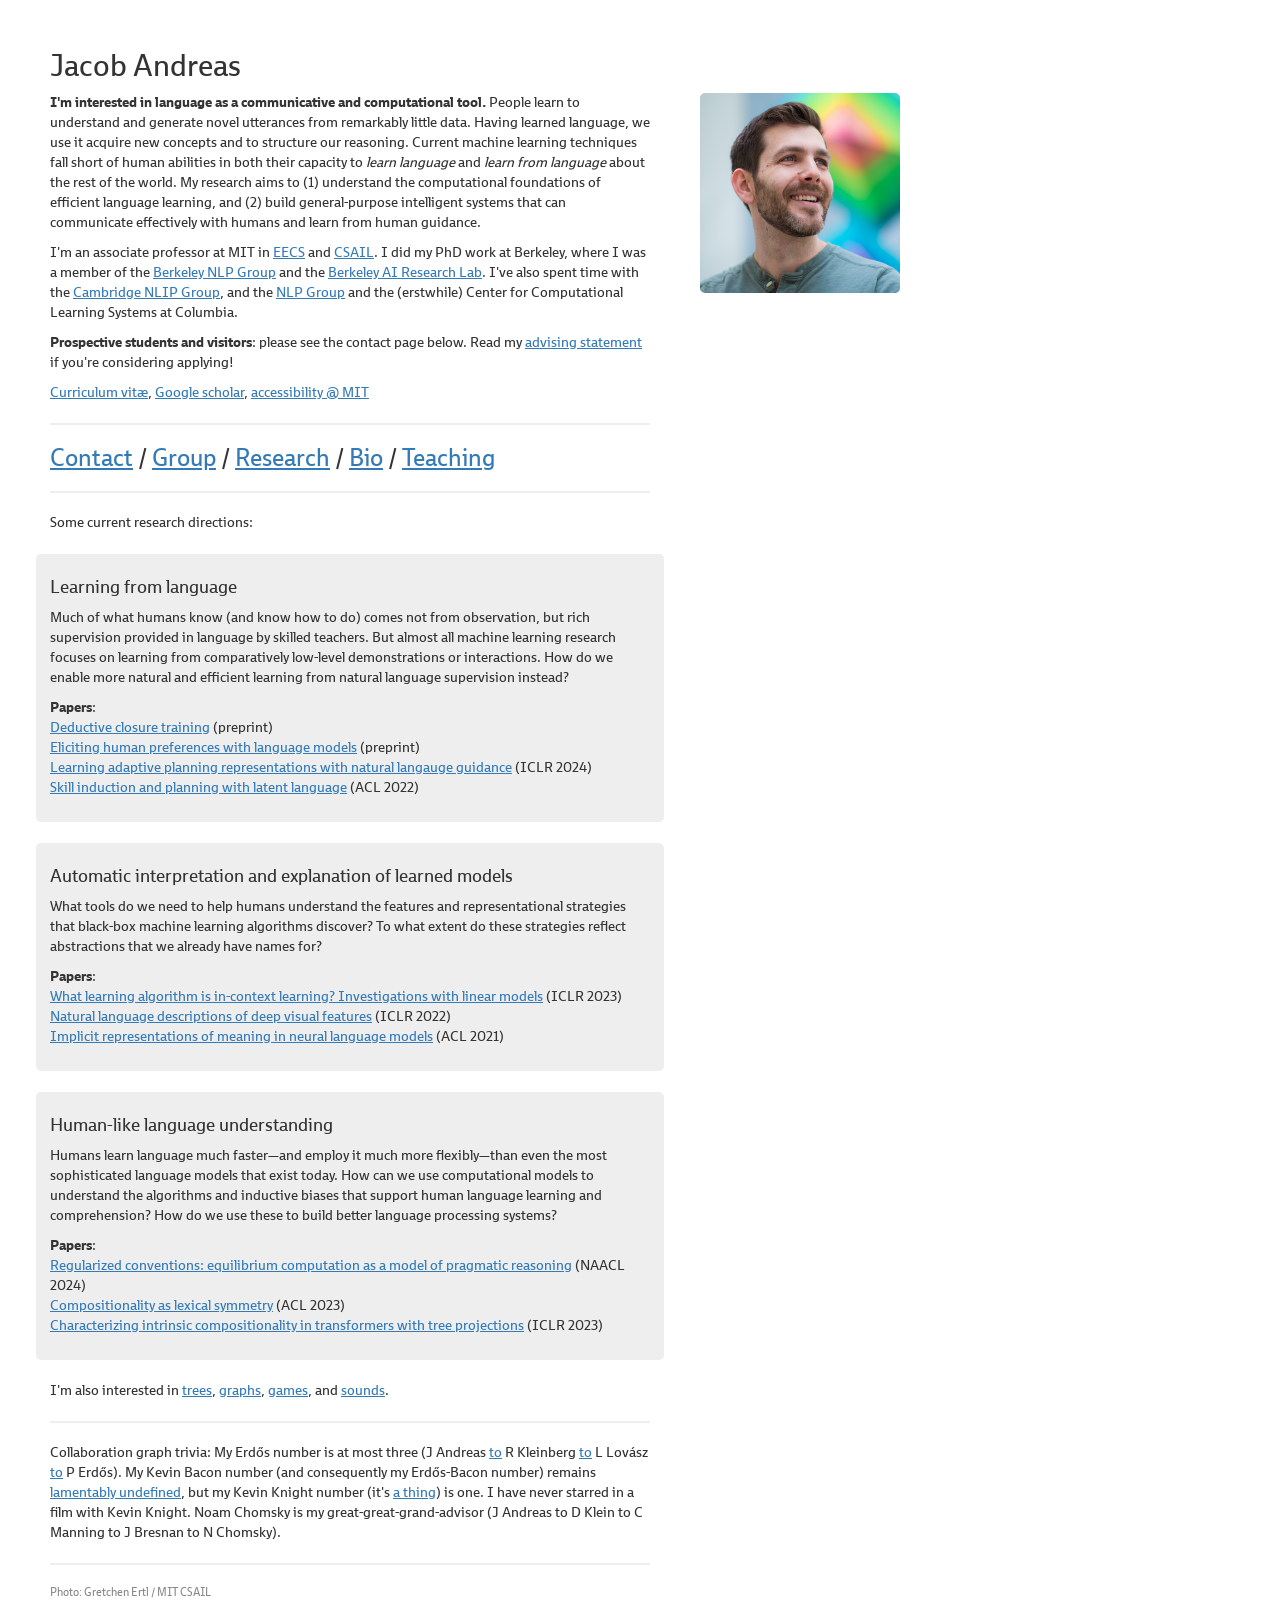
==== index.html @ 16c16720 "." ====
<html>
<head lang="en">
  <meta charset="UTF-8">
  <meta name="viewport" content="width=device-width, initial-scale=1">
  <title>Jacob Andreas @ MIT</title>
  <link href="css/bootstrap.min.css" rel="stylesheet">
  <link href="css/style.css" rel="stylesheet">
  <link href="css/research.css" rel="stylesheet">
</head>
<body>
<div class="content">
  <h2 class="name">Jacob Andreas</h2>
  <img class="margin" src="figs/head_small.jpg" width="100%">

  <p>
    <b>I'm interested in language as a communicative and computational tool.</b>
    People learn to understand and generate novel utterances from remarkably
    little data. Having learned language, we use it acquire new concepts and to
    structure our reasoning. Current machine learning techniques fall short of
    human abilities in both their capacity to <i>learn language</i> and <i>learn
    from language</i> about the rest of the world. My research aims to (1)
    understand the computational foundations of efficient language learning,
    and (2) build general-purpose intelligent systems that can communicate
    effectively with humans and learn from human guidance.
  </p>

  <p>
    I'm an associate professor at MIT in 
    <a href="http://www.eecs.mit.edu/">EECS</a> and
    <a href="http://www.eecs.mit.edu/">CSAIL</a>.
    I did my PhD work at Berkeley, where I was a member of the 
    <a href='http://nlp.cs.berkeley.edu/'>Berkeley NLP Group</a>
    and the 
    <a href="http://bair.berkeley.edu/">Berkeley AI Research Lab</a>.  
    I've also spent time with the
    <a href="http://www.cl.cam.ac.uk/research/nl/"> Cambridge NLIP Group</a>, 
    and the
    <a href="http://www.cs.columbia.edu/nlp">NLP Group</a>
    and the (erstwhile)
    Center for Computational Learning Systems
    at Columbia.
  </p>

  <p>
    <strong>Prospective students and visitors</strong>: please see the contact
    page below. Read my <a
    href="advising.html">advising statement</a> if you're considering applying!
  </p>

  <p>
    <a href='docs/jda_cv.pdf'>Curriculum vit&aelig;</a>,
    <a href='http://scholar.google.com/citations?user=dnZ8udEAAAAJ'>Google scholar</a>,
    <a href='http://accessibility.mit.edu'>accessibility @ MIT</a>
  </p>

  <hr/>

  <h3>
    <a href="contact.html">Contact</a> /
    <a href="http://lingo.csail.mit.edu">Group</a> /
    <a href="http://lingo.csail.mit.edu/research.html">Research</a> /
    <a href="bio.html">Bio</a> /
    <a href="teaching/">Teaching</a>
  </h3>

  <p>
  </p>

  <hr/>

  Some current research directions:

  <div class="highlight">
    <!--<img src="figs/l3.jpg" class="margin">-->
    <h4>Learning from language</h4>
    <p>
      Much of what humans know (and know how to do) comes not from
      observation, but rich supervision provided in language by skilled
      teachers.  But almost all machine learning research focuses on learning
      from comparatively low-level demonstrations or interactions. How do we
      enable more natural and efficient learning from natural language
      supervision instead?
    </p>
    <p>
      <b>Papers</b>:<br/>
      <a href="https://arxiv.org/abs/2401.08574">Deductive closure training</a> (preprint)<br/>
      <a href="https://arxiv.org/abs/2310.11589">Eliciting human preferences with language models</a> (preprint)<br/>
      <a href="https://arxiv.org/abs/2312.08566">Learning adaptive planning representations with natural langauge guidance</a> (ICLR 2024)<br/>
      <a href="https://arxiv.org/abs/2110.01517">Skill induction and planning with latent language</a> (ACL 2022)<br/>
    </p>
  </div>

  <div class="highlight">
    <!--<img src="figs/neuralese.jpg" class="margin">-->
    <h4>Automatic interpretation and explanation of learned models</h4>
    <p>
      What tools do we need to help humans understand the features and
      representational strategies that black-box machine learning algorithms
      discover? To what extent do these strategies reflect abstractions that we
      already have names for?
    </p>
    <p>
      <b>Papers</b>:<br/>
      <a href="https://arxiv.org/abs/2211.15661">What learning algorithm is in-context learning? Investigations with linear models</a> (ICLR 2023)<br/>
      <a href="https://arxiv.org/abs/2201.11114">Natural language descriptions of deep visual features</a> (ICLR 2022)<br/>
      <a href="https://arxiv.org/abs/2106.00737">Implicit representations of meaning in neural language models</a> (ACL 2021)<br/>
    </p>
  </div>

  <div class="highlight">
    <!--<img src="figs/compositionality.jpg" class="margin">-->
    <h4>Human-like language understanding</h4>
    <p>
      Humans learn language much faster&mdash;and employ it much more
      flexibly&mdash;than even the most sophisticated language models that exist
      today. How can we use computational models to understand the algorithms
      and inductive biases that support human language learning and
      comprehension? How do we use these to build better language processing
      systems?
    </p>
    <p>
      <b>Papers</b>:<br/>
      <a href="https://arxiv.org/abs/2311.09712">Regularized conventions:
        equilibrium computation as a model of pragmatic reasoning</a> (NAACL
      2024) <br/>
      <a href="https://arxiv.org/abs/2201.12926">Compositionality as lexical symmetry</a> (ACL 2023)</br>
      <a href="https://arxiv.org/abs/2211.01288">Characterizing intrinsic compositionality in transformers with tree projections</a> (ICLR 2023)<br/>
    </p>
  </div>

  <p>
    I'm also interested in
    <a href="https://arxiv.org/abs/1705.03919">trees</a>,
    <a href="https://www.aclweb.org/anthology/P13-1091/">graphs</a>, 
    <a href="https://arxiv.org/abs/1604.00562">games</a>,
    and
    <a href="https://papers.nips.cc/paper/5432-unsupervised-transcription-of-piano-music">sounds</a>.
  </p>

  <hr/>

  <p class='offset'>
    Collaboration graph trivia: My Erd&#337;s number is at most three 
    (J Andreas <a href="https://arxiv.org/abs/1711.02301">to</a> 
    R Kleinberg <a href="https://dl.acm.org/citation.cfm?id=1255444">to</a> 
    L Lov&aacute;sz <a href="https://www.sciencedirect.com/science/article/pii/B9780720422627500181">to</a>
    P Erd&#337;s). 
    My Kevin Bacon number (and consequently my Erd&#337;s-Bacon number) remains
    <a href="http://jacobandreas.net/misc/bacon.html">lamentably undefined</a>,
    but my Kevin Knight number (it's
    <a href="https://u.cs.biu.ac.il/~yogo/">a thing</a>)
    is one. I have never starred in a film with Kevin Knight. Noam Chomsky is
    my great-great-grand-advisor (J Andreas to D Klein to C Manning to J
    Bresnan to N Chomsky).
  </p>

  <hr/>

  <p class="credit">Photo: Gretchen Ertl / MIT CSAIL</p>

  <script src="https://ajax.googleapis.com/ajax/libs/jquery/1.11.2/jquery.min.js"></script>
  <script src="js/bootstrap.min.js"></script>
</div>
</body>
</html>
---- css/style.css ----
/*@import url('https://fonts.googleapis.com/css?family=Asap:400,400i,700');*/

@font-face {
  font-family: "CSAIL_Ebony";
  src: url("fonts/CSAIL_Ebony-Bold.ttf");
  font-weight: bold;
}

@font-face {
  font-family: "CSAIL_Ebony";
  src: url("fonts/CSAIL_Ebony-RegularItalic.ttf");
  font-style: italic, oblique;
}

@font-face {
  font-family: "CSAIL_Ebony";
  src: url("fonts/CSAIL_Ebony-Regular.ttf");
}

body {
  font-family: "CSAIL_Ebony", sans-serif;
}

.content {
  max-width: 600px;
  margin: 50px;
}

a {
  text-decoration: underline;
}

.home ul {
  list-style-type: none;
  padding-left: 0;
}

.margin {
  float: right;
  width: 200px;
  margin-right: -250px;
  border-radius: 5px;
}

hr {
  border-top: 2px solid #eee;
}

.credit {
  font-size: .8em;
  color: #888;
}

@media (max-width: 950px) {
  .content {
    margin: 25px;
    max-width: none;
  }
  .margin {
    width: 100px;
    margin-right: 0px;
    margin-left: 25px;
    margin-bottom: 25px;
  }
}

table {
  font-size: 1em;
  border-spacing: .25em;
  border-collapse: separate;
  margin: -.5em;
}

table td {
  padding: .25em;
  background: #eee;
}
---- css/research.css ----
ul {
  padding: 0;
  list-style-type: none;
}

ul li {
  margin: 1em 0;
}

ul li.pubyear {
  font-weight: bold;
}

ul li > span {
  display: block;
}

ul li > span.papertitle {
  /*text-decoration: underline;*/
  font-style: italic;
}

ul li .award {
  font-weight: bold;
}

.highlight {
  margin: 1.5em -1em;
  padding: 1em;
  border-radius: 5px;
  background: #eee;
}

.job {
  text-align: center;
  background: #d7e6f4;
  color: #234;
}
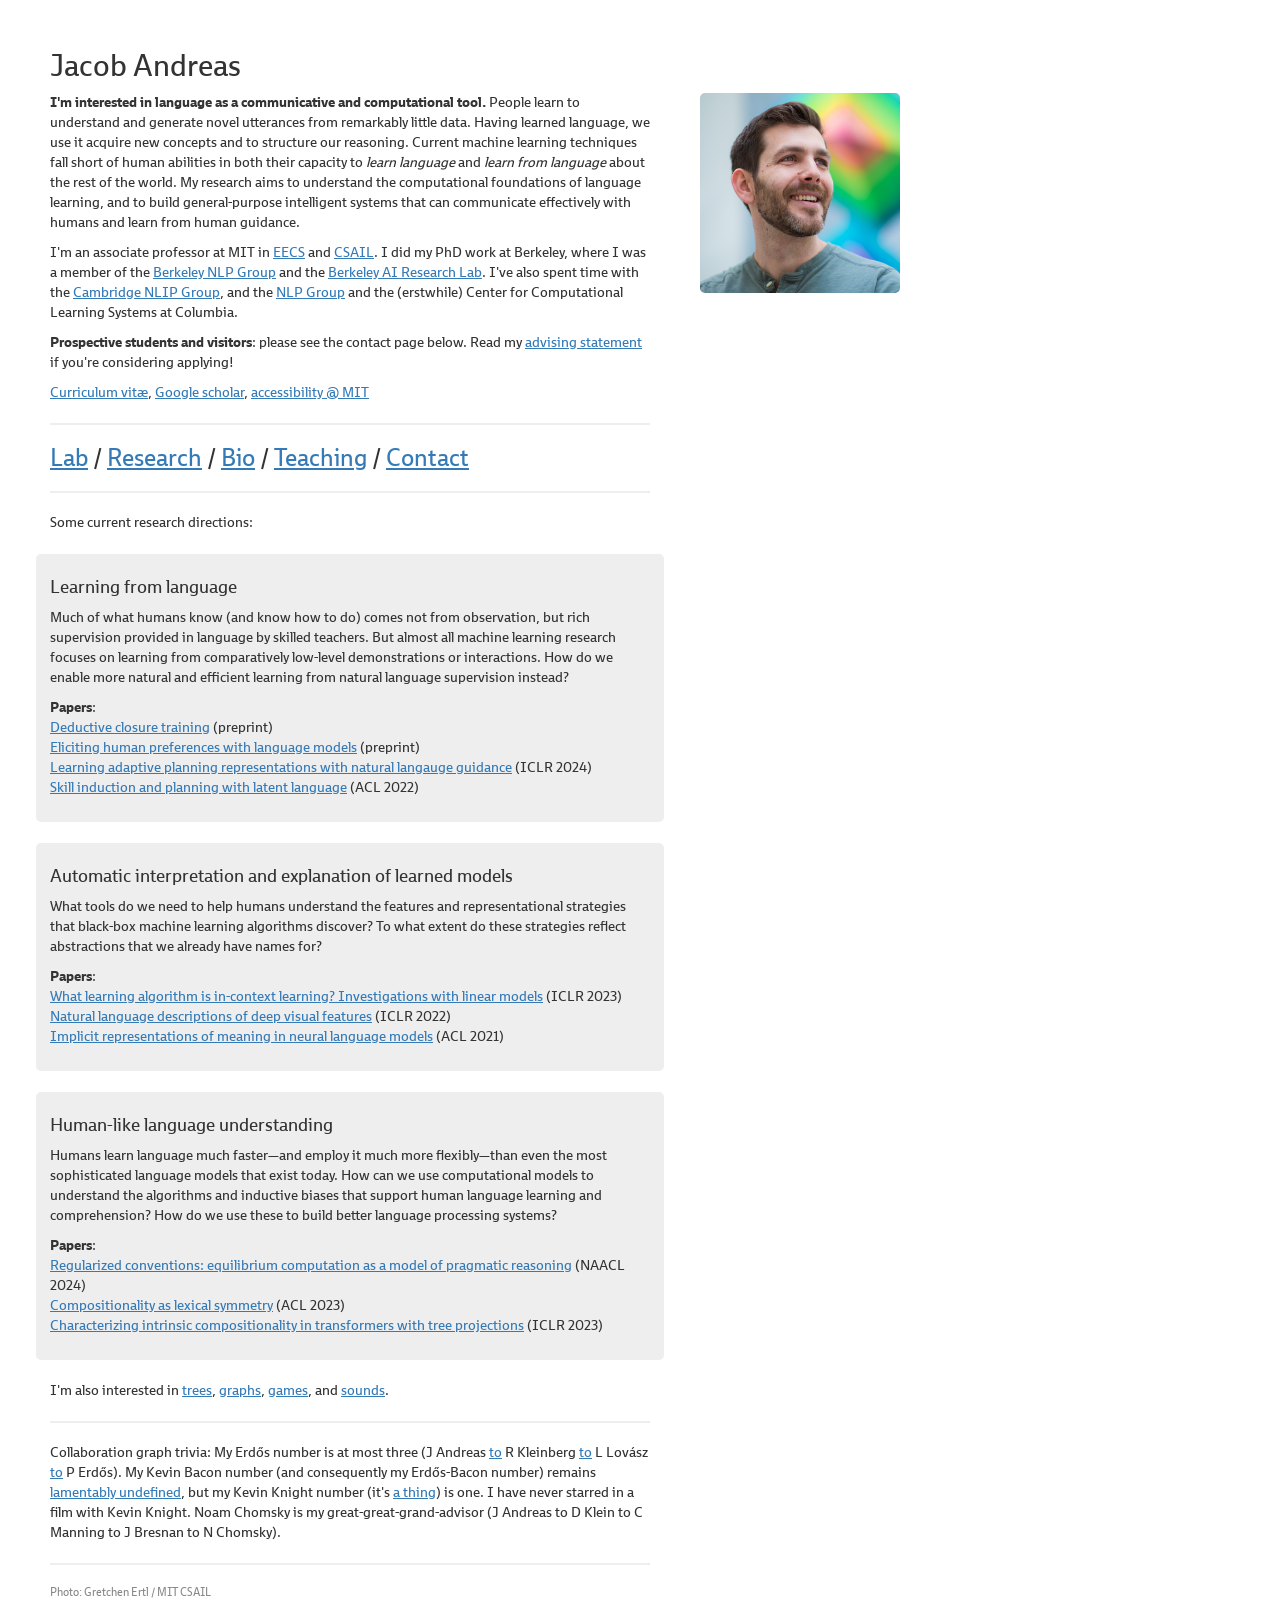
==== commit bbbb1dfa: "." ====
--- a/index.html
+++ b/index.html
@@ -18,9 +18,9 @@
     little data. Having learned language, we use it acquire new concepts and to
     structure our reasoning. Current machine learning techniques fall short of
     human abilities in both their capacity to <i>learn language</i> and <i>learn
-    from language</i> about the rest of the world. My research aims to (1)
-    understand the computational foundations of efficient language learning,
-    and (2) build general-purpose intelligent systems that can communicate
+    from language</i> about the rest of the world. My research aims to
+    understand the computational foundations of language learning,
+    and to build general-purpose intelligent systems that can communicate
     effectively with humans and learn from human guidance.
   </p>
 
@@ -56,11 +56,11 @@
   <hr/>
 
   <h3>
-    <a href="contact.html">Contact</a> /
-    <a href="http://lingo.csail.mit.edu">Group</a> /
+    <a href="http://lingo.csail.mit.edu">Lab</a> /
     <a href="http://lingo.csail.mit.edu/research.html">Research</a> /
     <a href="bio.html">Bio</a> /
-    <a href="teaching/">Teaching</a>
+    <a href="teaching/">Teaching</a> /
+    <a href="contact.html">Contact</a>
   </h3>
 
   <p>
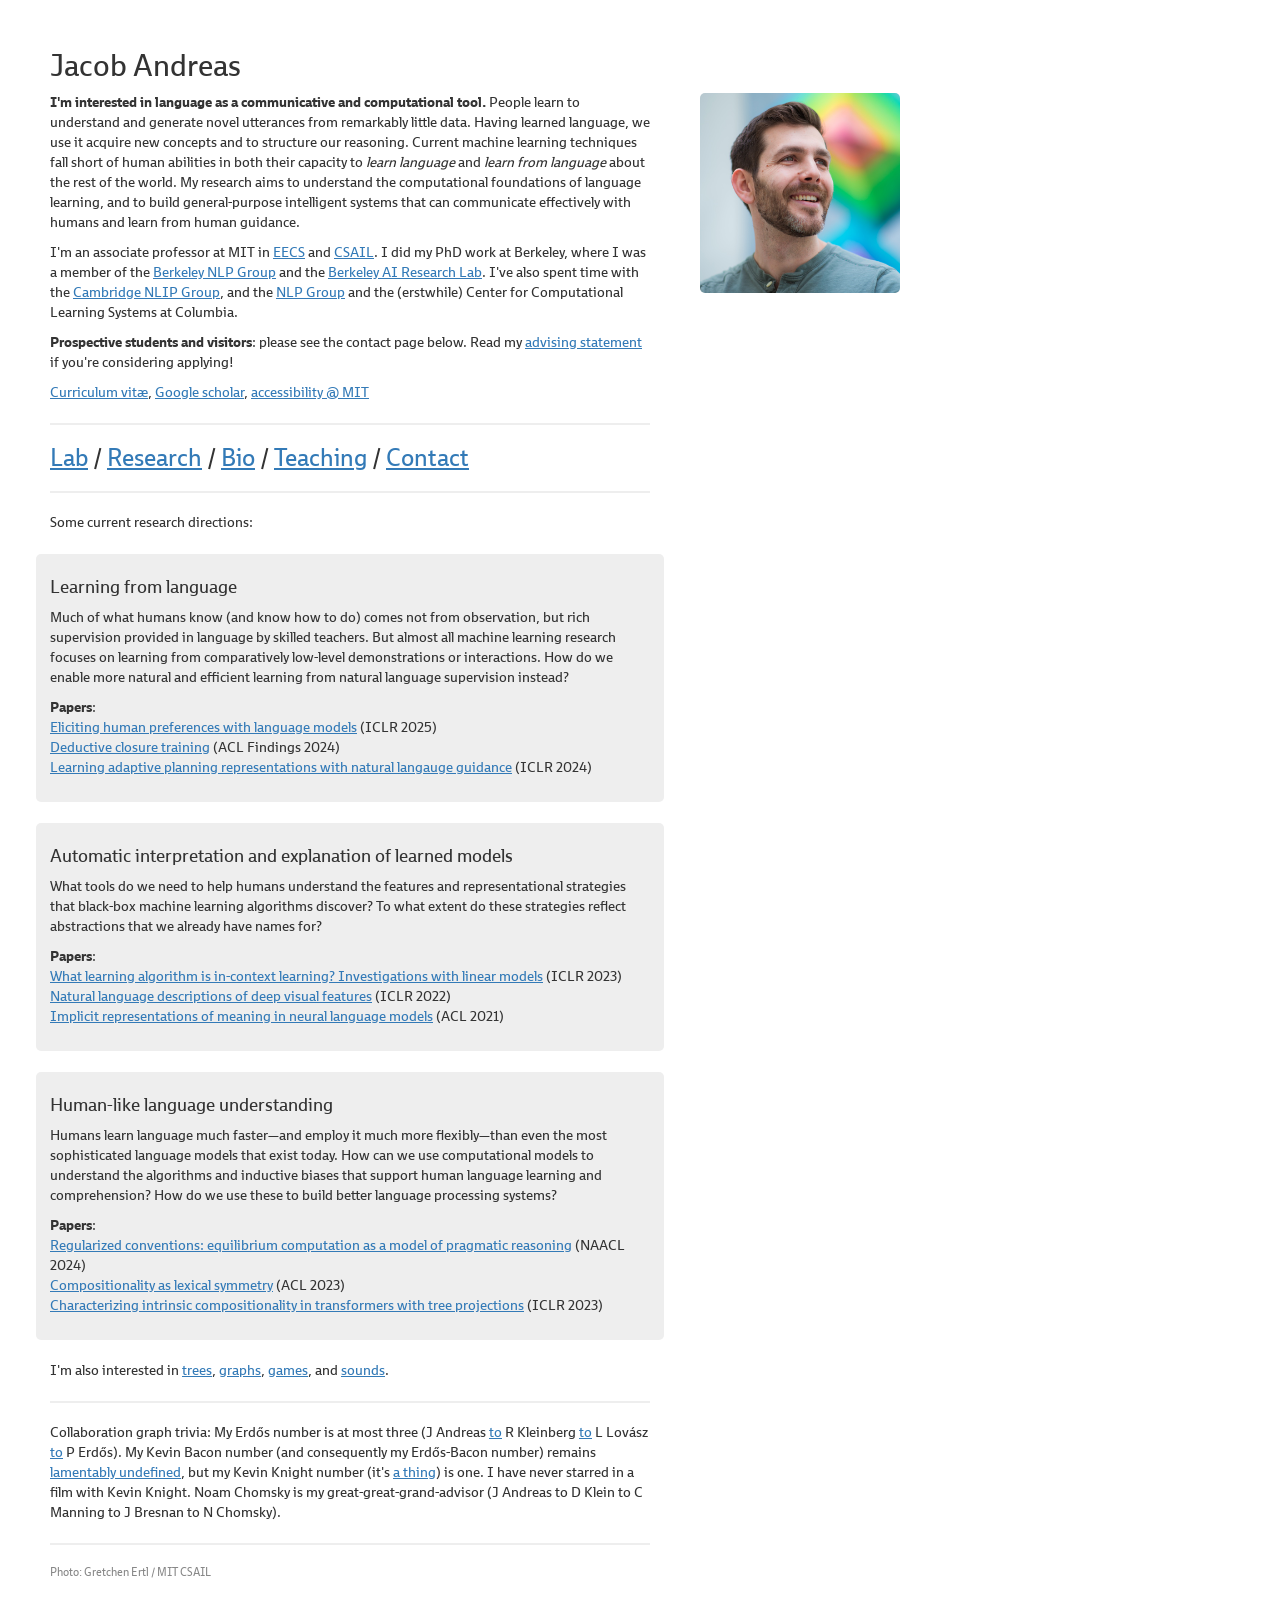
==== commit 8160dcfb: "." ====
--- a/index.html
+++ b/index.html
@@ -27,7 +27,7 @@
   <p>
     I'm an associate professor at MIT in 
     <a href="http://www.eecs.mit.edu/">EECS</a> and
-    <a href="http://www.eecs.mit.edu/">CSAIL</a>.
+    <a href="https://www.csail.mit.edu/">CSAIL</a>.
     I did my PhD work at Berkeley, where I was a member of the 
     <a href='http://nlp.cs.berkeley.edu/'>Berkeley NLP Group</a>
     and the 
@@ -83,10 +83,9 @@
     </p>
     <p>
       <b>Papers</b>:<br/>
-      <a href="https://arxiv.org/abs/2401.08574">Deductive closure training</a> (preprint)<br/>
-      <a href="https://arxiv.org/abs/2310.11589">Eliciting human preferences with language models</a> (preprint)<br/>
+      <a href="https://arxiv.org/abs/2310.11589">Eliciting human preferences with language models</a> (ICLR 2025)<br/>
+      <a href="https://arxiv.org/abs/2401.08574">Deductive closure training</a> (ACL Findings 2024)<br/>
       <a href="https://arxiv.org/abs/2312.08566">Learning adaptive planning representations with natural langauge guidance</a> (ICLR 2024)<br/>
-      <a href="https://arxiv.org/abs/2110.01517">Skill induction and planning with latent language</a> (ACL 2022)<br/>
     </p>
   </div>
 
@@ -120,9 +119,7 @@
     </p>
     <p>
       <b>Papers</b>:<br/>
-      <a href="https://arxiv.org/abs/2311.09712">Regularized conventions:
-        equilibrium computation as a model of pragmatic reasoning</a> (NAACL
-      2024) <br/>
+      <a href="https://arxiv.org/abs/2311.09712">Regularized conventions: equilibrium computation as a model of pragmatic reasoning</a> (NAACL 2024) <br/>
       <a href="https://arxiv.org/abs/2201.12926">Compositionality as lexical symmetry</a> (ACL 2023)</br>
       <a href="https://arxiv.org/abs/2211.01288">Characterizing intrinsic compositionality in transformers with tree projections</a> (ICLR 2023)<br/>
     </p>
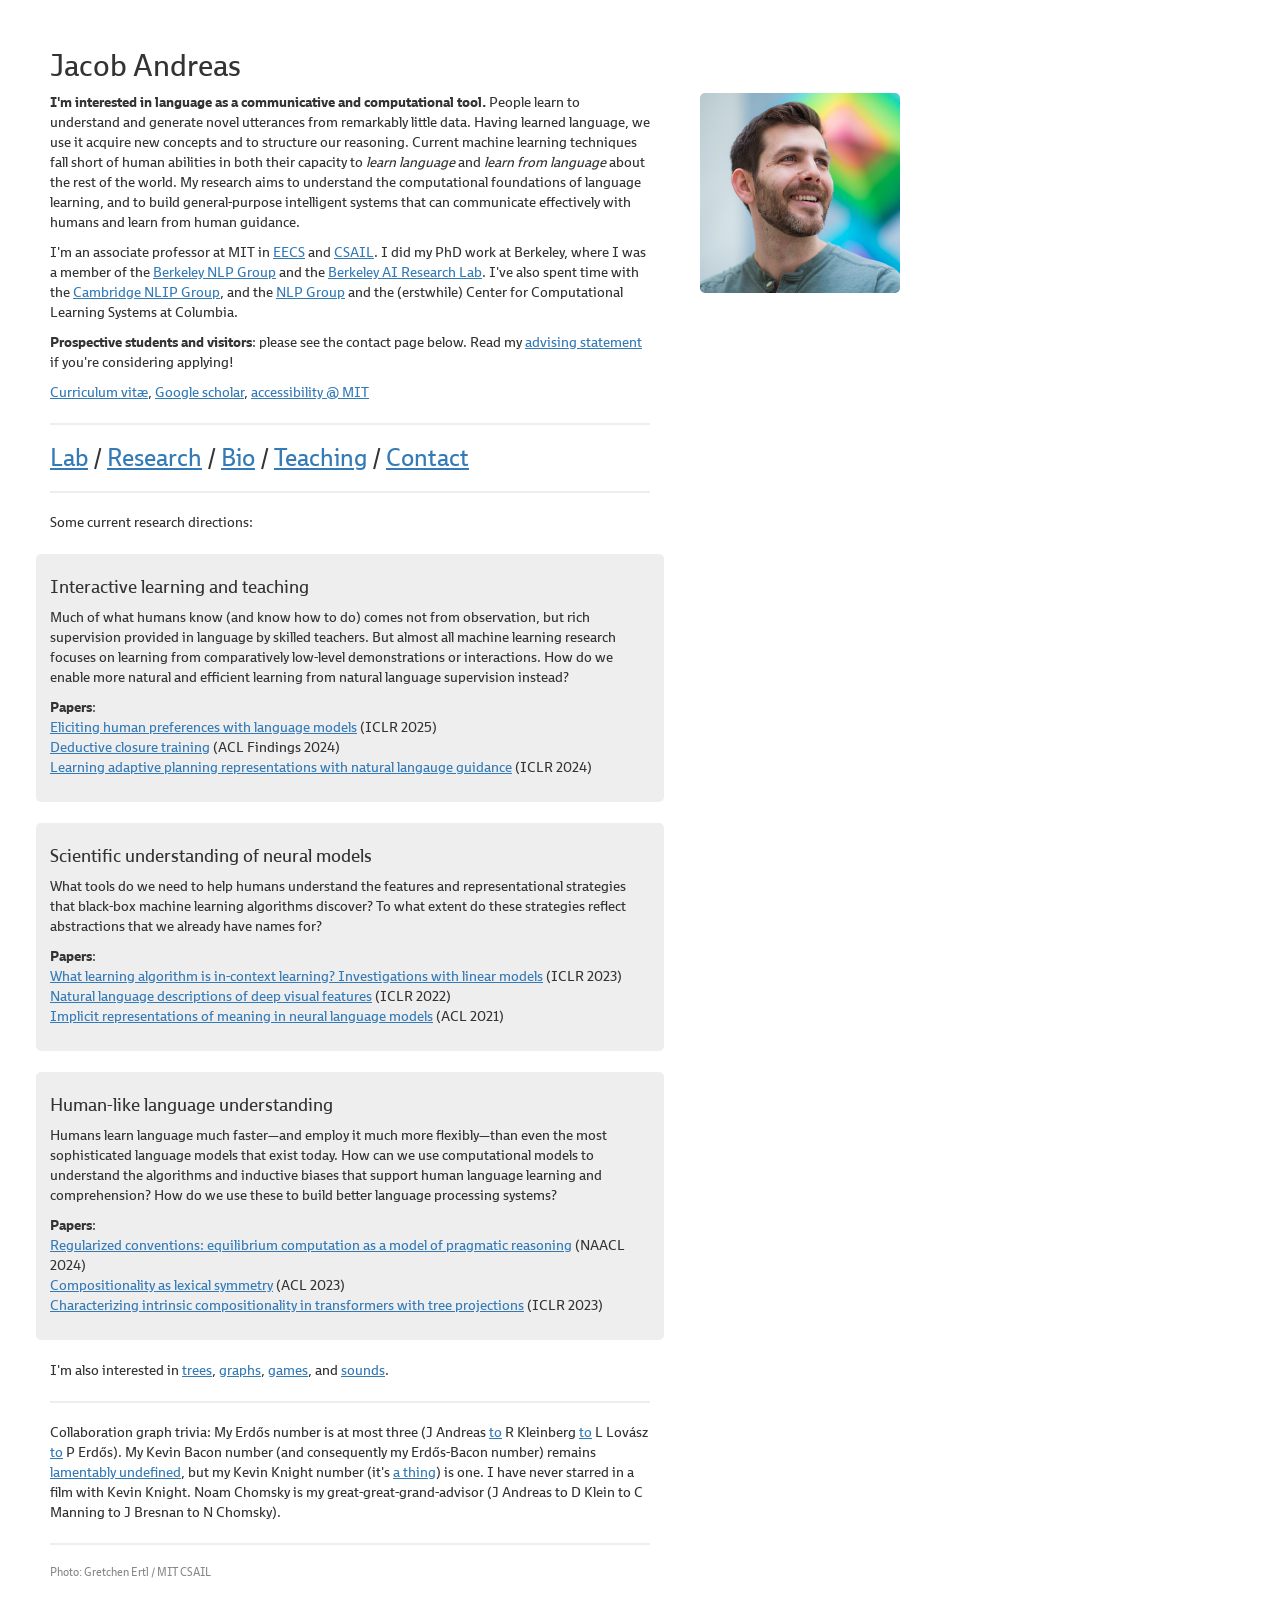
==== commit 88de75b5: "updates" ====
--- a/index.html
+++ b/index.html
@@ -72,7 +72,7 @@
 
   <div class="highlight">
     <!--<img src="figs/l3.jpg" class="margin">-->
-    <h4>Learning from language</h4>
+    <h4>Interactive learning and teaching</h4>
     <p>
       Much of what humans know (and know how to do) comes not from
       observation, but rich supervision provided in language by skilled
@@ -91,7 +91,7 @@
 
   <div class="highlight">
     <!--<img src="figs/neuralese.jpg" class="margin">-->
-    <h4>Automatic interpretation and explanation of learned models</h4>
+    <h4>Scientific understanding of neural models</h4>
     <p>
       What tools do we need to help humans understand the features and
       representational strategies that black-box machine learning algorithms
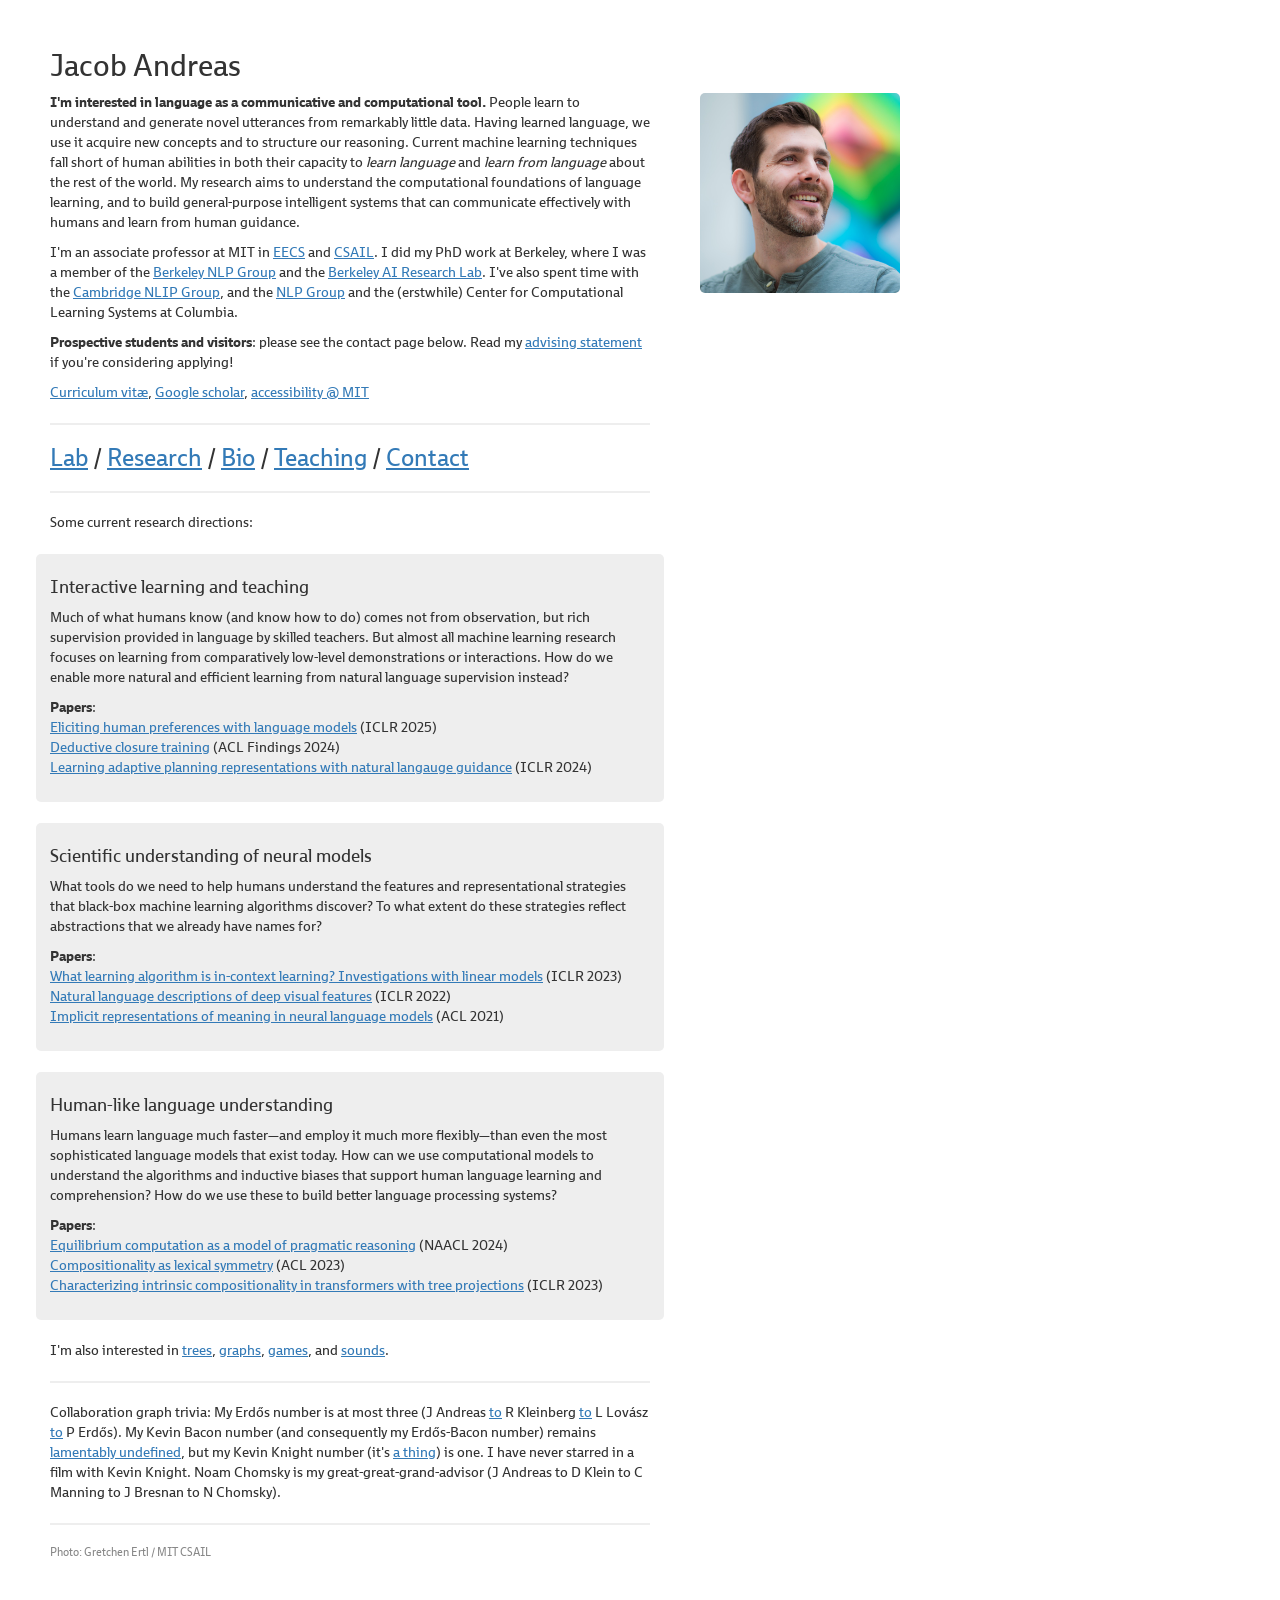
==== commit f0b4efcc: "." ====
--- a/index.html
+++ b/index.html
@@ -119,7 +119,7 @@
     </p>
     <p>
       <b>Papers</b>:<br/>
-      <a href="https://arxiv.org/abs/2311.09712">Regularized conventions: equilibrium computation as a model of pragmatic reasoning</a> (NAACL 2024) <br/>
+      <a href="https://arxiv.org/abs/2311.09712">Equilibrium computation as a model of pragmatic reasoning</a> (NAACL 2024) <br/>
       <a href="https://arxiv.org/abs/2201.12926">Compositionality as lexical symmetry</a> (ACL 2023)</br>
       <a href="https://arxiv.org/abs/2211.01288">Characterizing intrinsic compositionality in transformers with tree projections</a> (ICLR 2023)<br/>
     </p>
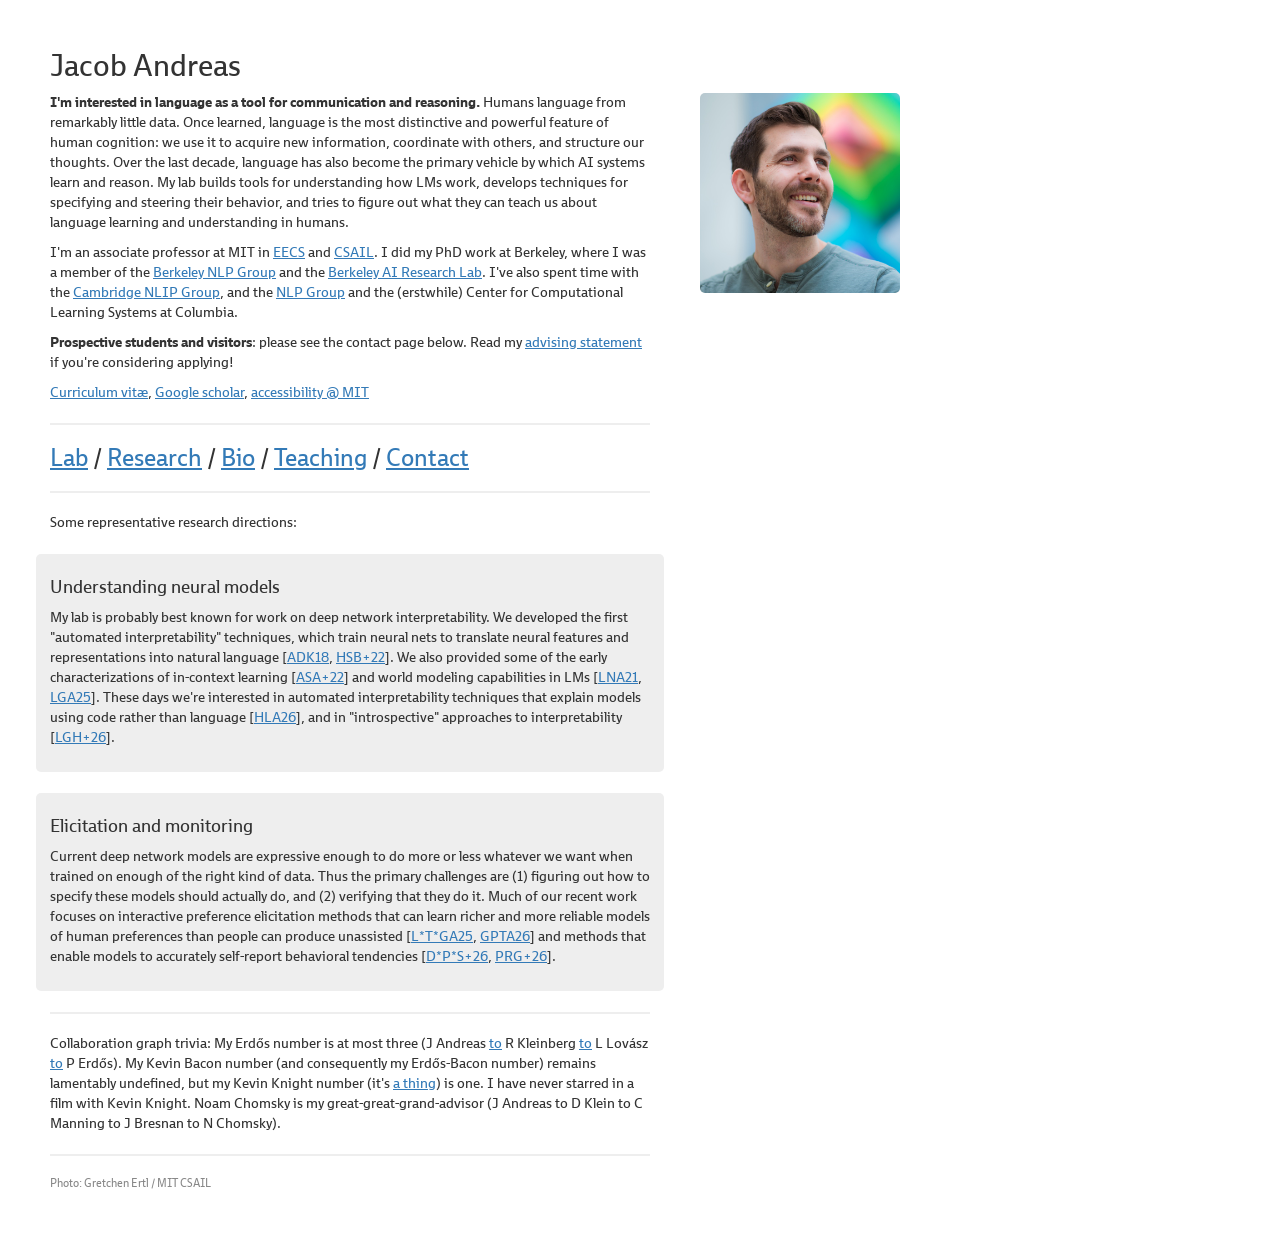
==== commit e4502170: "." ====
--- a/index.html
+++ b/index.html
@@ -13,15 +13,15 @@
   <img class="margin" src="figs/head_small.jpg" width="100%">
 
   <p>
-    <b>I'm interested in language as a communicative and computational tool.</b>
-    People learn to understand and generate novel utterances from remarkably
-    little data. Having learned language, we use it acquire new concepts and to
-    structure our reasoning. Current machine learning techniques fall short of
-    human abilities in both their capacity to <i>learn language</i> and <i>learn
-    from language</i> about the rest of the world. My research aims to
-    understand the computational foundations of language learning,
-    and to build general-purpose intelligent systems that can communicate
-    effectively with humans and learn from human guidance.
+    <b>I'm interested in language as a tool for communication and reasoning.</b>
+    Humans language from remarkably little data. Once learned, language is the
+    most distinctive and powerful feature of human cognition: we use it to
+    acquire new information, coordinate with others, and structure our
+    thoughts. Over the last decade, language has also become the primary
+    vehicle by which AI systems learn and reason. My lab builds tools for
+    understanding how LMs work, develops techniques for specifying and steering
+    their behavior, and tries to figure out what they can teach us about
+    language learning and understanding in humans.
   </p>
 
   <p>
@@ -68,71 +68,50 @@
 
   <hr/>
 
-  Some current research directions:
+  Some representative research directions:
 
   <div class="highlight">
-    <!--<img src="figs/l3.jpg" class="margin">-->
-    <h4>Interactive learning and teaching</h4>
+    <!--<img src="figs/neuralese.jpg" class="margin">-->
+    <h4>Understanding neural models</h4>
     <p>
-      Much of what humans know (and know how to do) comes not from
-      observation, but rich supervision provided in language by skilled
-      teachers.  But almost all machine learning research focuses on learning
-      from comparatively low-level demonstrations or interactions. How do we
-      enable more natural and efficient learning from natural language
-      supervision instead?
-    </p>
-    <p>
-      <b>Papers</b>:<br/>
-      <a href="https://arxiv.org/abs/2310.11589">Eliciting human preferences with language models</a> (ICLR 2025)<br/>
-      <a href="https://arxiv.org/abs/2401.08574">Deductive closure training</a> (ACL Findings 2024)<br/>
-      <a href="https://arxiv.org/abs/2312.08566">Learning adaptive planning representations with natural langauge guidance</a> (ICLR 2024)<br/>
+      My lab is probably best known for work on deep network interpretability.
+      We developed the first "automated interpretability" techniques, which
+      train neural nets to translate neural features and representations into
+      natural language
+      [<a href="https://arxiv.org/abs/1704.06960">ADK18</a>,
+      <a href="https://arxiv.org/abs/2201.11114">HSB+22</a>]. We also provided 
+      some of the early characterizations of in-context learning
+      [<a href="https://arxiv.org/abs/2211.15661">ASA+22</a>] and world modeling
+      capabilities in LMs
+      [<a href="https://arxiv.org/abs/2106.00737">LNA21</a>,
+      <a href="https://arxiv.org/abs/2503.02854">LGA25</a>]. These days we're
+      interested in automated interpretability techniques that explain models
+      using code rather than language
+      [<a href="https://arxiv.org/abs/2606.19317">HLA26</a>], and in 
+      "introspective" approaches to interpretability
+      [<a href="https://arxiv.org/abs/2511.08579">LGH+26</a>].
     </p>
   </div>
 
   <div class="highlight">
     <!--<img src="figs/neuralese.jpg" class="margin">-->
-    <h4>Scientific understanding of neural models</h4>
+    <h4>Elicitation and monitoring</h4>
     <p>
-      What tools do we need to help humans understand the features and
-      representational strategies that black-box machine learning algorithms
-      discover? To what extent do these strategies reflect abstractions that we
-      already have names for?
-    </p>
-    <p>
-      <b>Papers</b>:<br/>
-      <a href="https://arxiv.org/abs/2211.15661">What learning algorithm is in-context learning? Investigations with linear models</a> (ICLR 2023)<br/>
-      <a href="https://arxiv.org/abs/2201.11114">Natural language descriptions of deep visual features</a> (ICLR 2022)<br/>
-      <a href="https://arxiv.org/abs/2106.00737">Implicit representations of meaning in neural language models</a> (ACL 2021)<br/>
+      Current deep network models are expressive enough to do more or less
+      whatever we want when trained on enough of the right kind of data. Thus
+      the primary challenges are (1) figuring out how to specify these models
+      should actually do, and (2) verifying that they do it. Much of our recent
+      work focuses on interactive preference elicitation methods that can
+      learn richer and more reliable models of human preferences than people can
+      produce unassisted
+      [<a href="https://arxiv.org/abs/2310.11589">L*T*GA25</a>, 
+      <a href="https://arxiv.org/abs/2510.20886">GPTA26</a>]
+      and methods that enable models to accurately self-report behavioral
+      tendencies
+      [<a href="https://arxiv.org/abs/2507.16806">D*P*S+26</a>,
+      <a href="https://arxiv.org/abs/2606.18327">PRG+26</a>].
     </p>
   </div>
-
-  <div class="highlight">
-    <!--<img src="figs/compositionality.jpg" class="margin">-->
-    <h4>Human-like language understanding</h4>
-    <p>
-      Humans learn language much faster&mdash;and employ it much more
-      flexibly&mdash;than even the most sophisticated language models that exist
-      today. How can we use computational models to understand the algorithms
-      and inductive biases that support human language learning and
-      comprehension? How do we use these to build better language processing
-      systems?
-    </p>
-    <p>
-      <b>Papers</b>:<br/>
-      <a href="https://arxiv.org/abs/2311.09712">Equilibrium computation as a model of pragmatic reasoning</a> (NAACL 2024) <br/>
-      <a href="https://arxiv.org/abs/2201.12926">Compositionality as lexical symmetry</a> (ACL 2023)</br>
-      <a href="https://arxiv.org/abs/2211.01288">Characterizing intrinsic compositionality in transformers with tree projections</a> (ICLR 2023)<br/>
-    </p>
-  </div>
-
-  <p>
-    I'm also interested in
-    <a href="https://arxiv.org/abs/1705.03919">trees</a>,
-    <a href="https://www.aclweb.org/anthology/P13-1091/">graphs</a>, 
-    <a href="https://arxiv.org/abs/1604.00562">games</a>,
-    and
-    <a href="https://papers.nips.cc/paper/5432-unsupervised-transcription-of-piano-music">sounds</a>.
-  </p>
 
   <hr/>
 
@@ -143,7 +122,7 @@
     L Lov&aacute;sz <a href="https://www.sciencedirect.com/science/article/pii/B9780720422627500181">to</a>
     P Erd&#337;s). 
     My Kevin Bacon number (and consequently my Erd&#337;s-Bacon number) remains
-    <a href="http://jacobandreas.net/misc/bacon.html">lamentably undefined</a>,
+    lamentably undefined,
     but my Kevin Knight number (it's
     <a href="https://u.cs.biu.ac.il/~yogo/">a thing</a>)
     is one. I have never starred in a film with Kevin Knight. Noam Chomsky is
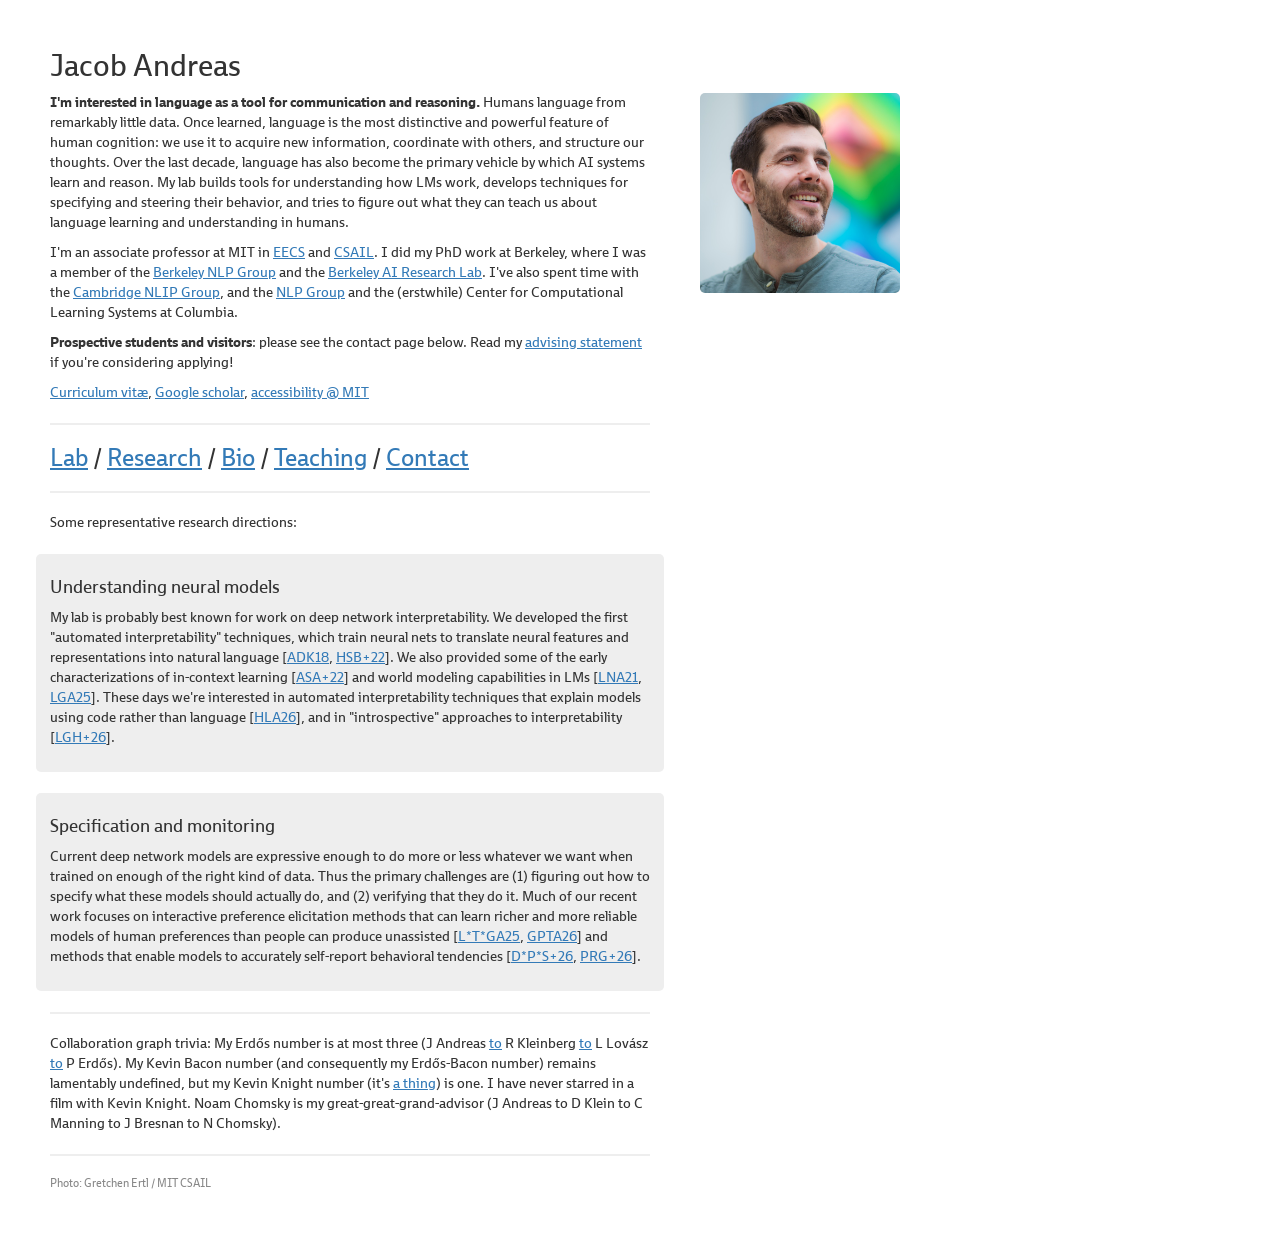
==== commit b1ca9bc5: "." ====
--- a/index.html
+++ b/index.html
@@ -95,13 +95,13 @@
 
   <div class="highlight">
     <!--<img src="figs/neuralese.jpg" class="margin">-->
-    <h4>Elicitation and monitoring</h4>
+    <h4>Specification and monitoring</h4>
     <p>
       Current deep network models are expressive enough to do more or less
       whatever we want when trained on enough of the right kind of data. Thus
-      the primary challenges are (1) figuring out how to specify these models
-      should actually do, and (2) verifying that they do it. Much of our recent
-      work focuses on interactive preference elicitation methods that can
+      the primary challenges are (1) figuring out how to specify what these
+      models should actually do, and (2) verifying that they do it. Much of our
+      recent work focuses on interactive preference elicitation methods that can
       learn richer and more reliable models of human preferences than people can
       produce unassisted
       [<a href="https://arxiv.org/abs/2310.11589">L*T*GA25</a>, 
